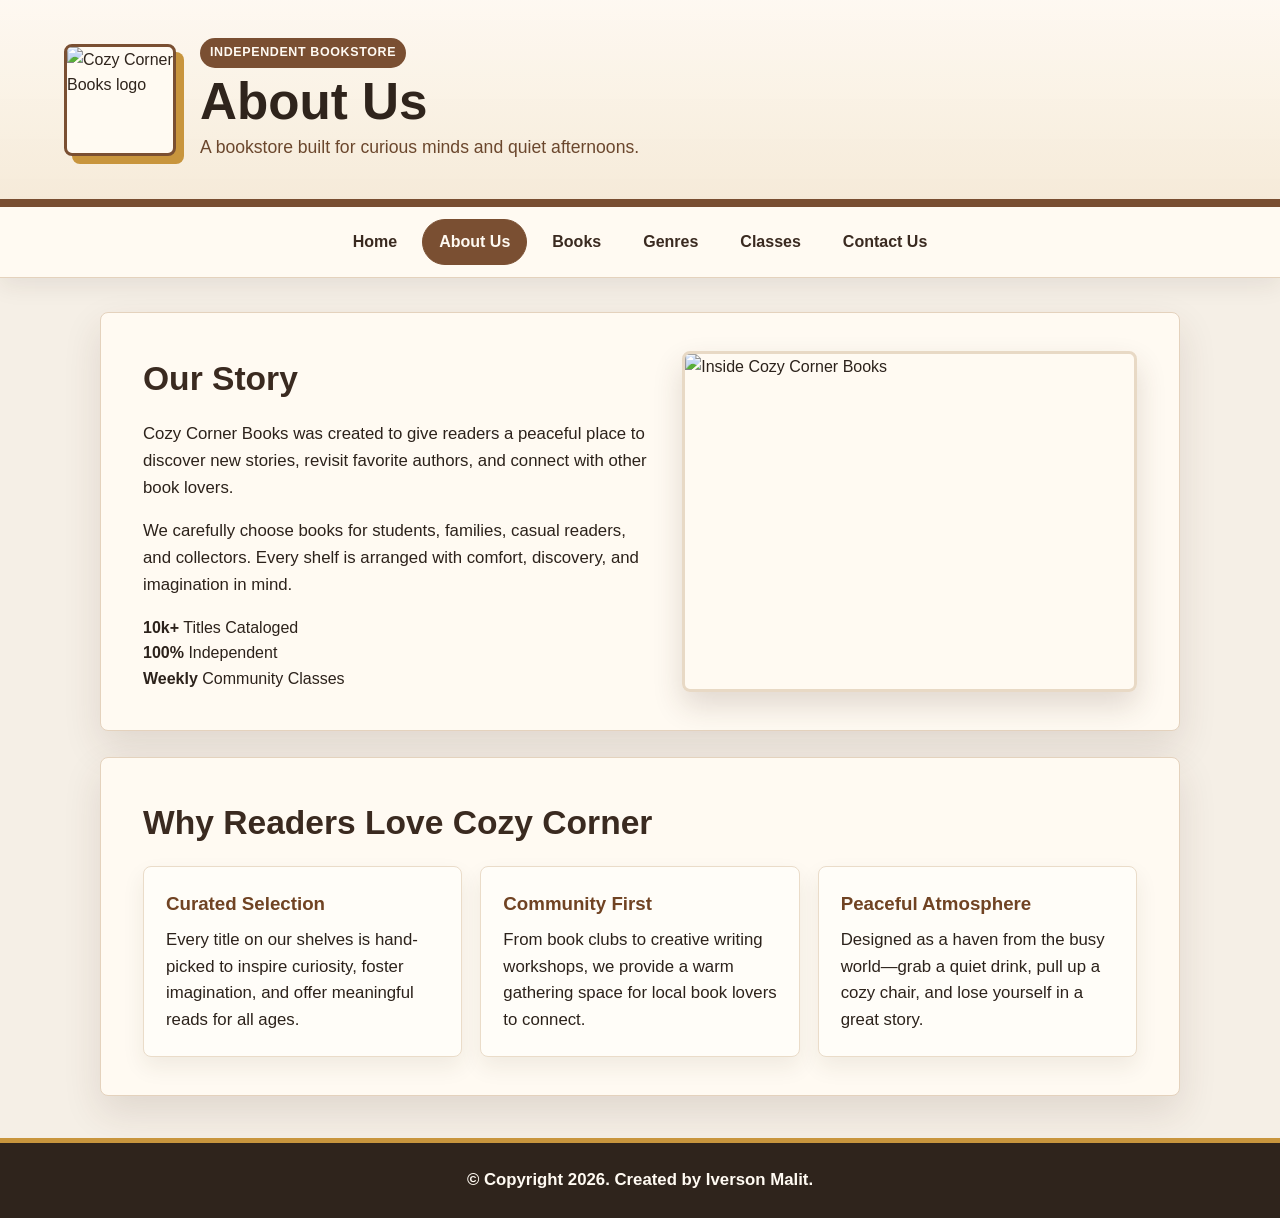
==== about.html @ 9c58b97f "Add files via upload" ====
<!DOCTYPE html>
<html lang="en">
<head>
    <meta charset="UTF-8">
    <meta name="viewport" content="width=device-width, initial-scale=1.0">
    <title>Cozy Corner Books | About Us</title>
    <link rel="stylesheet" href="style.css">
</head>
<body>
    <header class="site-header">
        <img src="img/Logo.jpeg" alt="Cozy Corner Books logo" class="logo">
        <div class="header-text">
            <span class="eyebrow">Independent Bookstore</span>
            <h1>About Us</h1>
            <p>A bookstore built for curious minds and quiet afternoons.</p>
        </div>
    </header>

    <nav class="main-nav" aria-label="Main navigation">
        <a href="index.html">Home</a>
        <a href="about.html" class="active">About Us</a>
        <a href="books.html">Books</a>
        <a href="genres.html">Genres</a>
        <a href="classes.html">Classes</a>
        <a href="contact.html">Contact Us</a>
    </nav>

    <main>
        <!-- Story Section: Side-by-Side Split Layout -->
        <section class="content-panel">
            <div class="hero-layout">
                <div class="hero-copy">
                    <h2>Our Story</h2>
                    <p>Cozy Corner Books was created to give readers a peaceful place to discover new stories, revisit favorite authors, and connect with other book lovers.</p>
                    <p>We carefully choose books for students, families, casual readers, and collectors. Every shelf is arranged with comfort, discovery, and imagination in mind.</p>
                    
                    <!-- Quick Stats Badges -->
                    <div class="stats-row">
                        <div class="stat-badge">
                            <strong>10k+</strong>
                            <span>Titles Cataloged</span>
                        </div>
                        <div class="stat-badge">
                            <strong>100%</strong>
                            <span>Independent</span>
                        </div>
                        <div class="stat-badge">
                            <strong>Weekly</strong>
                            <span>Community Classes</span>
                        </div>
                    </div>
                </div>
                <img src="img/bookshelf.jfif" alt="Inside Cozy Corner Books" class="hero-photo">
            </div>
        </section>

        <!-- Values Section: 3-Column Card Grid -->
        <section class="content-panel">
            <h2>Why Readers Love Cozy Corner</h2>
            <div class="card-grid">
                <article>
                    <h3>Curated Selection</h3>
                    <p>Every title on our shelves is hand-picked to inspire curiosity, foster imagination, and offer meaningful reads for all ages.</p>
                </article>
                <article>
                    <h3>Community First</h3>
                    <p>From book clubs to creative writing workshops, we provide a warm gathering space for local book lovers to connect.</p>
                </article>
                <article>
                    <h3>Peaceful Atmosphere</h3>
                    <p>Designed as a haven from the busy world—grab a quiet drink, pull up a cozy chair, and lose yourself in a great story.</p>
                </article>
            </div>
        </section>
    </main>

    <footer>
        <p>&copy; Copyright 2026. Created by Iverson Malit.</p>
    </footer>
</body>
</html>
---- style.css ----
* {
    box-sizing: border-box;
}

body {
    margin: 0;
    min-width: 0;
    background: #f5efe6;
    color: #2c221b;
    font-family: Arial, Helvetica, sans-serif;
    line-height: 1.6;
    overflow-x: hidden;
}

.site-header {
    display: grid;
    grid-template-columns: auto 1fr;
    align-items: center;
    gap: 24px;
    padding: 28px clamp(20px, 5vw, 72px);
    background:
        linear-gradient(rgba(255, 250, 242, 0.9), rgba(246, 234, 216, 0.92)),
        url("img/bookshelf.jfif") center / cover;
    color: #2f241c;
    border-bottom: 8px solid #7a4f32;
}

.logo {
    width: 112px;
    height: 112px;
    object-fit: cover;
    border: 3px solid #7a4f32;
    border-radius: 8px;
    background: #fffaf2;
    box-shadow: 8px 8px 0 #c8953d;
}

.header-text {
    padding: 10px 0;
}

.eyebrow {
    display: inline-block;
    margin-bottom: 8px;
    padding: 5px 10px;
    color: #fffaf2;
    background: #7a4f32;
    border-radius: 999px;
    font-size: 0.78rem;
    font-weight: 700;
    letter-spacing: 0.05em;
    text-transform: uppercase;
}

.site-header h1 {
    margin: 0 0 6px;
    font-size: clamp(2rem, 4vw, 3.2rem);
    line-height: 1;
}

.site-header p {
    margin: 0;
    max-width: 640px;
    color: #6b472d;
    font-size: 1.1rem;
}

.main-nav {
    position: sticky;
    top: 0;
    z-index: 10;
    display: flex;
    flex-wrap: wrap;
    justify-content: center;
    gap: 8px;
    padding: 12px clamp(20px, 5vw, 72px);
    background: #fffaf2;
    border-bottom: 1px solid #e4d2bd;
    box-shadow: 0 8px 22px rgba(47, 36, 28, 0.08);
}

.main-nav a {
    padding: 9px 16px;
    color: #3a2a20;
    font-weight: 700;
    text-decoration: none;
    border: 1px solid transparent;
    border-radius: 999px;
    white-space: nowrap;
    transition: background 0.2s ease, color 0.2s ease;
}

.main-nav a:hover,
.main-nav a:focus-visible,
.main-nav a.active {
    color: #fffaf2;
    background: #7a4f32;
    border-color: #7a4f32;
}

main {
    width: min(1080px, calc(100% - 32px));
    margin: 34px auto 42px;
}

.hero-layout {
    display: grid;
    grid-template-columns: minmax(0, 1fr) minmax(320px, 0.9fr);
    align-items: center;
    gap: 34px;
}

.hero-copy {
    max-width: 560px;
}

.button-link {
    display: inline-block;
    margin-top: 6px;
    padding: 12px 20px;
    color: #fffaf2;
    background: #7a4f32;
    border-radius: 8px;
    font-weight: 700;
    text-decoration: none;
    transition: background 0.2s ease;
}

.button-link:hover,
.button-link:focus-visible {
    background: #5f3a25;
}

.hero-photo {
    width: 100%;
    aspect-ratio: 4 / 3;
    object-fit: cover;
    border: 3px solid #e8d9c5;
    border-radius: 8px;
    box-shadow: 0 14px 30px rgba(70, 45, 29, 0.16);
}

.content-panel {
    min-width: 0;
    margin-bottom: 26px;
    padding: 38px 42px;
    background: #fffaf2;
    border: 1px solid #e4d2bd;
    border-radius: 8px;
    box-shadow: 0 16px 38px rgba(70, 45, 29, 0.12);
}

h2 {
    margin: 0 0 16px;
    color: #3a2a20;
    font-size: clamp(1.5rem, 3vw, 2.1rem);
}

h3 {
    margin: 0 0 8px;
    color: #704323;
}

p {
    margin: 0 0 16px;
    font-size: 1.05rem;
}

p:last-child {
    margin-bottom: 0;
}

/* Contact Grid Layout & Info Cards */
.contact-grid {
    display: grid;
    grid-template-columns: 1fr 1fr;
    gap: 32px;
    margin-top: 24px;
    align-items: start;
}

.contact-info-column {
    display: flex;
    flex-direction: column;
    gap: 20px;
}

.contact-store-photo {
    width: 100%;
    height: 220px;
    object-fit: cover;
    border: 3px solid #e8d9c5;
    border-radius: 8px;
    box-shadow: 0 8px 20px rgba(70, 45, 29, 0.1);
}

.info-card {
    background: #fffdf8;
    border: 1px solid #eadcc9;
    border-radius: 8px;
    padding: 20px 24px;
    box-shadow: 0 6px 16px rgba(70, 45, 29, 0.05);
}

.info-card h3 {
    margin-top: 0;
    margin-bottom: 12px;
}

.hours-list {
    list-style: none;
    padding: 0;
    margin: 0;
    font-size: 0.95rem;
}

.hours-list li {
    display: flex;
    justify-content: space-between;
    padding: 6px 0;
    border-bottom: 1px dashed #e4d2bd;
}

.hours-list li:last-child {
    border-bottom: none;
}

/* Contact Form Styling */
.contact-form-column {
    background: #fffdf8;
    border: 1px solid #eadcc9;
    border-radius: 8px;
    padding: 28px;
    box-shadow: 0 8px 20px rgba(70, 45, 29, 0.06);
}

.contact-form {
    display: flex;
    flex-direction: column;
    gap: 16px;
}

.contact-form .form-group {
    display: flex;
    flex-direction: column;
    width: 100%;
}

.contact-form label {
    display: block;
    margin-bottom: 6px;
    color: #4b3628;
    font-size: 0.88rem;
    font-weight: 600;
}

.contact-form input,
.contact-form select,
.contact-form textarea {
    width: 100%;
    padding: 11px 14px;
    color: #2c221b;
    background: #fffaf2;
    border: 1px solid #cfbda8;
    border-radius: 6px;
    font: inherit;
    font-size: 1rem;
    box-sizing: border-box;
}

.contact-form textarea {
    resize: vertical;
}

.contact-form input:focus,
.contact-form select:focus,
.contact-form textarea:focus {
    outline: 2px solid #c8953d;
    outline-offset: 1px;
}

.form-success-message {
    text-align: center;
    padding: 40px 20px;
    background: #f3eadf;
    border-radius: 6px;
    border: 1px dashed #7a4f32;
}

.form-success-message h3 {
    color: #7a4f32;
    margin-bottom: 8px;
}

/* Genre Pills Styling */
.genre-pills-container {
    display: flex;
    flex-wrap: wrap;
    gap: 10px;
    margin-top: 20px;
}

.genre-pill {
    padding: 10px 18px;
    background: #fffdf8;
    color: #3a2a20;
    border: 1px solid #cfbda8;
    border-radius: 999px;
    font: inherit;
    font-size: 0.95rem;
    font-weight: 600;
    cursor: pointer;
    transition: all 0.2s ease;
    box-shadow: 0 2px 6px rgba(70, 45, 29, 0.05);
}

.genre-pill:hover {
    background: #e8d9c5;
    border-color: #7a4f32;
    transform: translateY(-2px);
}

.genre-pill.active {
    background: #7a4f32;
    color: #fffaf2;
    border-color: #7a4f32;
    box-shadow: 0 4px 12px rgba(122, 79, 50, 0.25);
}

/* Search bar & API card layout styles */
.search-container {
    margin-bottom: 24px;
}

.search-label {
    display: block;
    margin-bottom: 6px;
    color: #4b3628;
    font-size: 0.88rem;
    font-weight: 600;
}

.search-bar-wrapper {
    display: flex;
    gap: 10px;
    max-width: 520px;
}

.book-search-input {
    flex: 1;
    padding: 11px 14px;
    color: #2c221b;
    background: #fffdf8;
    border: 1px solid #cfbda8;
    border-radius: 6px;
    font: inherit;
    font-size: 1rem;
}

.book-search-input:focus {
    outline: 2px solid #c8953d;
    outline-offset: 1px;
}

.search-submit-btn {
    margin-top: 0 !important;
    border: none;
    cursor: pointer;
}

.api-book-thumb {
    width: 100%;
    height: 160px;
    object-fit: contain;
    background: #f3eadf;
    margin-bottom: 12px;
    border-radius: 4px;
}

.book-author {
    font-size: 0.9rem;
    color: #704323;
    margin-bottom: 8px !important;
}

.loading-text {
    grid-column: 1 / -1;
    text-align: center;
    font-style: italic;
    color: #6b472d;
    padding: 20px;
}

.clickable-book-card {
    cursor: pointer;
    transition: transform 0.2s ease, box-shadow 0.2s ease, border-color 0.2s ease;
}

.clickable-book-card:hover {
    transform: translateY(-4px);
    box-shadow: 0 14px 28px rgba(70, 45, 29, 0.15);
    border-color: #c8953d;
}

/* Slide-out Drawer Panel Styles */
.drawer-overlay {
    position: fixed;
    top: 0;
    left: 0;
    width: 100vw;
    height: 100vh;
    background: rgba(44, 34, 27, 0.5);
    z-index: 9999;
    opacity: 0;
    visibility: hidden;
    transition: opacity 0.3s ease, visibility 0.3s ease;
}

.drawer-overlay.open {
    opacity: 1;
    visibility: visible;
}

.book-drawer {
    position: fixed;
    top: 0;
    right: 0;
    width: min(480px, 90vw);
    height: 100vh;
    background: #fffaf2;
    border-left: 3px solid #c8953d;
    box-shadow: -10px 0 30px rgba(47, 36, 28, 0.2);
    z-index: 10000;
    transform: translateX(100%);
    transition: transform 0.35s cubic-bezier(0.16, 1, 0.3, 1);
    display: flex;
    flex-direction: column;
}

.book-drawer.open {
    transform: translateX(0);
}

.drawer-close-btn {
    align-self: flex-end;
    margin: 16px 20px 0 0;
    background: none;
    border: none;
    font-size: 2rem;
    color: #3a2a20;
    cursor: pointer;
    font-weight: 700;
    line-height: 1;
}

.drawer-close-btn:hover {
    color: #7a4f32;
}

.drawer-body {
    padding: 10px 32px 32px;
    overflow-y: auto;
    flex: 1;
}

.drawer-thumb {
    width: 160px;
    height: 230px;
    object-fit: contain;
    background: #f3eadf;
    border: 1px solid #eadcc9;
    border-radius: 6px;
    margin-bottom: 18px;
    box-shadow: 0 8px 18px rgba(70, 45, 29, 0.1);
}

.drawer-divider {
    border: 0;
    height: 1px;
    background: #e4d2bd;
    margin: 16px 0;
}

.drawer-description {
    font-size: 0.98rem;
    line-height: 1.7;
    color: #4b3628;
}

.classes-panel {
    padding-top: 24px;
}

.classes-banner {
    display: block;
    width: 100%;
    aspect-ratio: 16 / 7;
    max-height: 330px;
    margin-bottom: 24px;
    object-fit: cover;
    border: 3px solid #e8d9c5;
    border-radius: 8px;
}

.intro-copy {
    max-width: 760px;
}

.section-heading {
    margin-top: 30px;
}

.schedule-wrap {
    overflow-x: auto;
    border: 1px solid #e4d2bd;
    border-radius: 8px;
}

.schedule-table {
    width: 100%;
    min-width: 680px;
    border-collapse: collapse;
    background: #fffdf8;
    font-size: 0.94rem;
}

.schedule-table caption {
    position: absolute;
    width: 1px;
    height: 1px;
    overflow: hidden;
    clip: rect(0 0 0 0);
    white-space: nowrap;
}

.schedule-table th,
.schedule-table td {
    padding: 12px 14px;
    text-align: left;
    border-bottom: 1px solid #e4d2bd;
}

.schedule-table th {
    color: #fffaf2;
    background: #3a2a20;
}

.schedule-table tbody tr:nth-child(even) {
    background: #f3eadf;
}

.schedule-table tbody tr:last-child td {
    border-bottom: 0;
}

.registration-form {
    display: grid;
    grid-template-columns: repeat(2, 1fr);
    gap: 20px;
}

.registration-form fieldset {
    min-width: 0;
    margin: 0;
    padding: 20px;
    border: 1px solid #e4d2bd;
    border-radius: 8px;
    background: #fffdf8;
}

.registration-form fieldset.full-width-fieldset {
    grid-column: 1 / -1;
}

.registration-form legend {
    padding: 0 6px;
    color: #704323;
    font-weight: 700;
}

.registration-form label,
.form-label {
    display: block;
    margin: 12px 0 4px;
    color: #4b3628;
    font-size: 0.88rem;
    font-weight: 600;
}

.registration-form input:not([type="checkbox"]),
.registration-form select,
.registration-form textarea {
    min-width: 0;
    width: 100%;
    padding: 10px;
    color: #2c221b;
    background: #fffaf2;
    border: 1px solid #cfbda8;
    border-radius: 4px;
    font: inherit;
    font-size: 16px;
}

.registration-form textarea {
    resize: vertical;
}

.registration-form input:focus,
.registration-form select:focus,
.registration-form textarea:focus {
    outline: 2px solid #c8953d;
    outline-offset: 1px;
}

.checkbox-label {
    display: flex !important;
    align-items: center;
    gap: 7px;
    margin: 8px 0 0 !important;
    font-weight: normal !important;
}

.submit-button {
    grid-column: 1 / -1;
    justify-self: center;
    padding: 12px 28px;
    color: #fffaf2;
    background: #7a4f32;
    border: 0;
    border-radius: 8px;
    font: inherit;
    font-weight: 700;
    cursor: pointer;
    transition: background 0.2s ease;
}

.submit-button:hover,
.submit-button:focus-visible {
    background: #5f3a25;
}

.card-grid {
    display: grid;
    grid-template-columns: repeat(3, 1fr);
    gap: 18px;
}

.card-grid article {
    overflow: hidden;
    min-height: 150px;
    padding: 22px;
    background: #fffdf8;
    border: 1px solid #eadcc9;
    border-radius: 8px;
    box-shadow: 0 10px 22px rgba(70, 45, 29, 0.08);
}

a {
    color: #7b4b25;
}

footer {
    padding: 24px 16px;
    text-align: center;
    background: #2f241c;
    color: #fffaf2;
    border-top: 5px solid #c8953d;
}

footer p {
    margin-bottom: 8px;
    font-weight: 700;
}

footer a {
    color: #f1c46b;
    font-weight: 700;
}

@media (max-width: 760px) {
    .site-header {
        grid-template-columns: 1fr;
        text-align: center;
    }

    .logo {
        margin: 0 auto;
    }

    .main-nav {
        justify-content: center;
    }

    .hero-layout {
        grid-template-columns: 1fr;
    }

    .hero-photo {
        order: -1;
    }

    .content-panel {
        padding: 26px 20px;
    }

    .classes-banner {
        aspect-ratio: 4 / 3;
    }

    .card-grid {
        grid-template-columns: 1fr;
    }

    .registration-form {
        grid-template-columns: 1fr;
    }

    .contact-grid {
        grid-template-columns: 1fr;
    }
}

@media (max-width: 480px) {
    .site-header {
        gap: 14px;
        padding: 22px 16px 26px;
    }

    .logo {
        width: 88px;
        height: 88px;
        box-shadow: 5px 5px 0 #c8953d;
    }

    .site-header h1 {
        font-size: 1.9rem;
    }

    .site-header p {
        font-size: 1rem;
    }

    .main-nav {
        gap: 5px;
        padding: 9px 10px;
    }

    .main-nav a {
        padding: 8px 10px;
        font-size: 0.88rem;
    }

    main {
        width: min(100% - 20px, 1080px);
        margin-top: 20px;
    }

    .content-panel {
        padding: 20px 14px;
    }

    .classes-banner {
        aspect-ratio: 4 / 3;
        margin-bottom: 18px;
    }

    .schedule-table th,
    .schedule-table td {
        padding: 10px;
    }

    .registration-form {
        gap: 14px;
    }

    .registration-form fieldset {
        padding: 12px;
    }
}
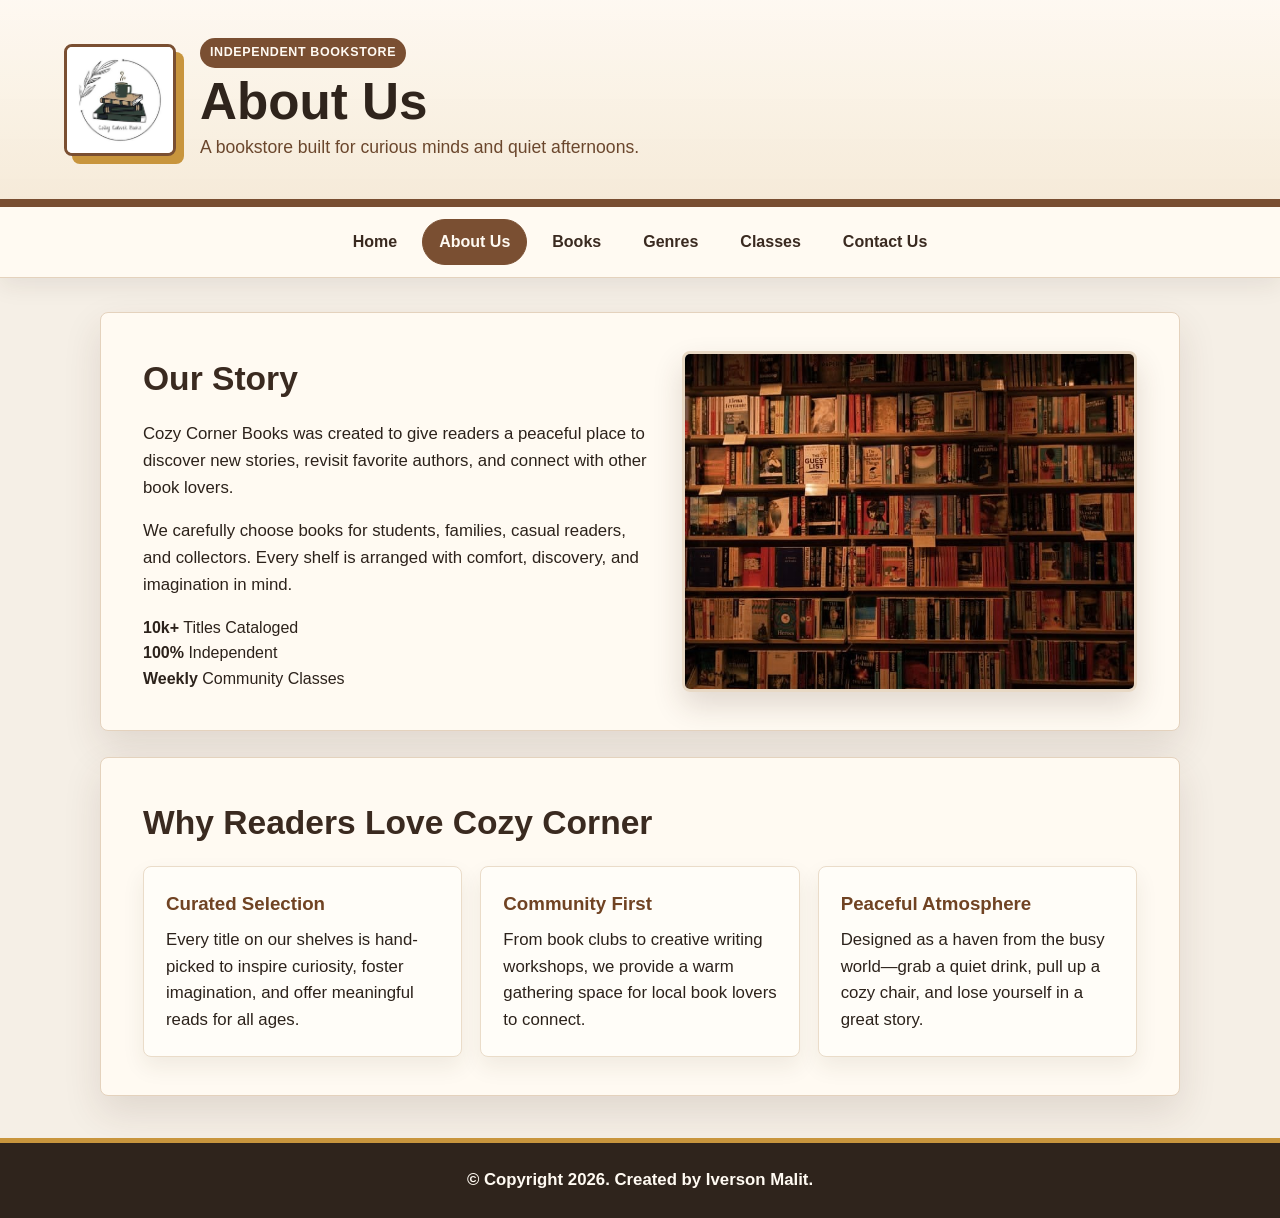
==== commit ebaa51da: "File Organization" ====
--- a/about.html
+++ b/about.html
@@ -4,7 +4,7 @@
     <meta charset="UTF-8">
     <meta name="viewport" content="width=device-width, initial-scale=1.0">
     <title>Cozy Corner Books | About Us</title>
-    <link rel="stylesheet" href="style.css">
+    <link rel="stylesheet" href="css/style.css">
 </head>
 <body>
     <header class="site-header">
--- a/css/style.css
+++ b/css/style.css
@@ -0,0 +1,779 @@
+* {
+    box-sizing: border-box;
+}
+
+body {
+    margin: 0;
+    min-width: 0;
+    background: #f5efe6;
+    color: #2c221b;
+    font-family: Arial, Helvetica, sans-serif;
+    line-height: 1.6;
+    overflow-x: hidden;
+}
+
+.site-header {
+    display: grid;
+    grid-template-columns: auto 1fr;
+    align-items: center;
+    gap: 24px;
+    padding: 28px clamp(20px, 5vw, 72px);
+    background:
+        linear-gradient(rgba(255, 250, 242, 0.9), rgba(246, 234, 216, 0.92)),
+        url("img/bookshelf.jfif") center / cover;
+    color: #2f241c;
+    border-bottom: 8px solid #7a4f32;
+}
+
+.logo {
+    width: 112px;
+    height: 112px;
+    object-fit: cover;
+    border: 3px solid #7a4f32;
+    border-radius: 8px;
+    background: #fffaf2;
+    box-shadow: 8px 8px 0 #c8953d;
+}
+
+.header-text {
+    padding: 10px 0;
+}
+
+.eyebrow {
+    display: inline-block;
+    margin-bottom: 8px;
+    padding: 5px 10px;
+    color: #fffaf2;
+    background: #7a4f32;
+    border-radius: 999px;
+    font-size: 0.78rem;
+    font-weight: 700;
+    letter-spacing: 0.05em;
+    text-transform: uppercase;
+}
+
+.site-header h1 {
+    margin: 0 0 6px;
+    font-size: clamp(2rem, 4vw, 3.2rem);
+    line-height: 1;
+}
+
+.site-header p {
+    margin: 0;
+    max-width: 640px;
+    color: #6b472d;
+    font-size: 1.1rem;
+}
+
+.main-nav {
+    position: sticky;
+    top: 0;
+    z-index: 10;
+    display: flex;
+    flex-wrap: wrap;
+    justify-content: center;
+    gap: 8px;
+    padding: 12px clamp(20px, 5vw, 72px);
+    background: #fffaf2;
+    border-bottom: 1px solid #e4d2bd;
+    box-shadow: 0 8px 22px rgba(47, 36, 28, 0.08);
+}
+
+.main-nav a {
+    padding: 9px 16px;
+    color: #3a2a20;
+    font-weight: 700;
+    text-decoration: none;
+    border: 1px solid transparent;
+    border-radius: 999px;
+    white-space: nowrap;
+    transition: background 0.2s ease, color 0.2s ease;
+}
+
+.main-nav a:hover,
+.main-nav a:focus-visible,
+.main-nav a.active {
+    color: #fffaf2;
+    background: #7a4f32;
+    border-color: #7a4f32;
+}
+
+main {
+    width: min(1080px, calc(100% - 32px));
+    margin: 34px auto 42px;
+}
+
+.hero-layout {
+    display: grid;
+    grid-template-columns: minmax(0, 1fr) minmax(320px, 0.9fr);
+    align-items: center;
+    gap: 34px;
+}
+
+.hero-copy {
+    max-width: 560px;
+}
+
+.button-link {
+    display: inline-block;
+    margin-top: 6px;
+    padding: 12px 20px;
+    color: #fffaf2;
+    background: #7a4f32;
+    border-radius: 8px;
+    font-weight: 700;
+    text-decoration: none;
+    transition: background 0.2s ease;
+}
+
+.button-link:hover,
+.button-link:focus-visible {
+    background: #5f3a25;
+}
+
+.hero-photo {
+    width: 100%;
+    aspect-ratio: 4 / 3;
+    object-fit: cover;
+    border: 3px solid #e8d9c5;
+    border-radius: 8px;
+    box-shadow: 0 14px 30px rgba(70, 45, 29, 0.16);
+}
+
+.content-panel {
+    min-width: 0;
+    margin-bottom: 26px;
+    padding: 38px 42px;
+    background: #fffaf2;
+    border: 1px solid #e4d2bd;
+    border-radius: 8px;
+    box-shadow: 0 16px 38px rgba(70, 45, 29, 0.12);
+}
+
+h2 {
+    margin: 0 0 16px;
+    color: #3a2a20;
+    font-size: clamp(1.5rem, 3vw, 2.1rem);
+}
+
+h3 {
+    margin: 0 0 8px;
+    color: #704323;
+}
+
+p {
+    margin: 0 0 16px;
+    font-size: 1.05rem;
+}
+
+p:last-child {
+    margin-bottom: 0;
+}
+
+/* Contact Grid Layout & Info Cards */
+.contact-grid {
+    display: grid;
+    grid-template-columns: 1fr 1fr;
+    gap: 32px;
+    margin-top: 24px;
+    align-items: start;
+}
+
+.contact-info-column {
+    display: flex;
+    flex-direction: column;
+    gap: 20px;
+}
+
+.contact-store-photo {
+    width: 100%;
+    height: 220px;
+    object-fit: cover;
+    border: 3px solid #e8d9c5;
+    border-radius: 8px;
+    box-shadow: 0 8px 20px rgba(70, 45, 29, 0.1);
+}
+
+.info-card {
+    background: #fffdf8;
+    border: 1px solid #eadcc9;
+    border-radius: 8px;
+    padding: 20px 24px;
+    box-shadow: 0 6px 16px rgba(70, 45, 29, 0.05);
+}
+
+.info-card h3 {
+    margin-top: 0;
+    margin-bottom: 12px;
+}
+
+.hours-list {
+    list-style: none;
+    padding: 0;
+    margin: 0;
+    font-size: 0.95rem;
+}
+
+.hours-list li {
+    display: flex;
+    justify-content: space-between;
+    padding: 6px 0;
+    border-bottom: 1px dashed #e4d2bd;
+}
+
+.hours-list li:last-child {
+    border-bottom: none;
+}
+
+/* Contact Form Styling */
+.contact-form-column {
+    background: #fffdf8;
+    border: 1px solid #eadcc9;
+    border-radius: 8px;
+    padding: 28px;
+    box-shadow: 0 8px 20px rgba(70, 45, 29, 0.06);
+}
+
+.contact-form {
+    display: flex;
+    flex-direction: column;
+    gap: 16px;
+}
+
+.contact-form .form-group {
+    display: flex;
+    flex-direction: column;
+    width: 100%;
+}
+
+.contact-form label {
+    display: block;
+    margin-bottom: 6px;
+    color: #4b3628;
+    font-size: 0.88rem;
+    font-weight: 600;
+}
+
+.contact-form input,
+.contact-form select,
+.contact-form textarea {
+    width: 100%;
+    padding: 11px 14px;
+    color: #2c221b;
+    background: #fffaf2;
+    border: 1px solid #cfbda8;
+    border-radius: 6px;
+    font: inherit;
+    font-size: 1rem;
+    box-sizing: border-box;
+}
+
+.contact-form textarea {
+    resize: vertical;
+}
+
+.contact-form input:focus,
+.contact-form select:focus,
+.contact-form textarea:focus {
+    outline: 2px solid #c8953d;
+    outline-offset: 1px;
+}
+
+.form-success-message {
+    text-align: center;
+    padding: 40px 20px;
+    background: #f3eadf;
+    border-radius: 6px;
+    border: 1px dashed #7a4f32;
+}
+
+.form-success-message h3 {
+    color: #7a4f32;
+    margin-bottom: 8px;
+}
+
+/* Genre Pills Styling */
+.genre-pills-container {
+    display: flex;
+    flex-wrap: wrap;
+    gap: 10px;
+    margin-top: 20px;
+}
+
+.genre-pill {
+    padding: 10px 18px;
+    background: #fffdf8;
+    color: #3a2a20;
+    border: 1px solid #cfbda8;
+    border-radius: 999px;
+    font: inherit;
+    font-size: 0.95rem;
+    font-weight: 600;
+    cursor: pointer;
+    transition: all 0.2s ease;
+    box-shadow: 0 2px 6px rgba(70, 45, 29, 0.05);
+}
+
+.genre-pill:hover {
+    background: #e8d9c5;
+    border-color: #7a4f32;
+    transform: translateY(-2px);
+}
+
+.genre-pill.active {
+    background: #7a4f32;
+    color: #fffaf2;
+    border-color: #7a4f32;
+    box-shadow: 0 4px 12px rgba(122, 79, 50, 0.25);
+}
+
+/* Search bar & API card layout styles */
+.search-container {
+    margin-bottom: 24px;
+}
+
+.search-label {
+    display: block;
+    margin-bottom: 6px;
+    color: #4b3628;
+    font-size: 0.88rem;
+    font-weight: 600;
+}
+
+.search-bar-wrapper {
+    display: flex;
+    gap: 10px;
+    max-width: 520px;
+}
+
+.book-search-input {
+    flex: 1;
+    padding: 11px 14px;
+    color: #2c221b;
+    background: #fffdf8;
+    border: 1px solid #cfbda8;
+    border-radius: 6px;
+    font: inherit;
+    font-size: 1rem;
+}
+
+.book-search-input:focus {
+    outline: 2px solid #c8953d;
+    outline-offset: 1px;
+}
+
+.search-submit-btn {
+    margin-top: 0 !important;
+    border: none;
+    cursor: pointer;
+}
+
+.api-book-thumb {
+    width: 100%;
+    height: 160px;
+    object-fit: contain;
+    background: #f3eadf;
+    margin-bottom: 12px;
+    border-radius: 4px;
+}
+
+.book-author {
+    font-size: 0.9rem;
+    color: #704323;
+    margin-bottom: 8px !important;
+}
+
+.loading-text {
+    grid-column: 1 / -1;
+    text-align: center;
+    font-style: italic;
+    color: #6b472d;
+    padding: 20px;
+}
+
+.clickable-book-card {
+    cursor: pointer;
+    transition: transform 0.2s ease, box-shadow 0.2s ease, border-color 0.2s ease;
+}
+
+.clickable-book-card:hover {
+    transform: translateY(-4px);
+    box-shadow: 0 14px 28px rgba(70, 45, 29, 0.15);
+    border-color: #c8953d;
+}
+
+/* Slide-out Drawer Panel Styles */
+.drawer-overlay {
+    position: fixed;
+    top: 0;
+    left: 0;
+    width: 100vw;
+    height: 100vh;
+    background: rgba(44, 34, 27, 0.5);
+    z-index: 9999;
+    opacity: 0;
+    visibility: hidden;
+    transition: opacity 0.3s ease, visibility 0.3s ease;
+}
+
+.drawer-overlay.open {
+    opacity: 1;
+    visibility: visible;
+}
+
+.book-drawer {
+    position: fixed;
+    top: 0;
+    right: 0;
+    width: min(480px, 90vw);
+    height: 100vh;
+    background: #fffaf2;
+    border-left: 3px solid #c8953d;
+    box-shadow: -10px 0 30px rgba(47, 36, 28, 0.2);
+    z-index: 10000;
+    transform: translateX(100%);
+    transition: transform 0.35s cubic-bezier(0.16, 1, 0.3, 1);
+    display: flex;
+    flex-direction: column;
+}
+
+.book-drawer.open {
+    transform: translateX(0);
+}
+
+.drawer-close-btn {
+    align-self: flex-end;
+    margin: 16px 20px 0 0;
+    background: none;
+    border: none;
+    font-size: 2rem;
+    color: #3a2a20;
+    cursor: pointer;
+    font-weight: 700;
+    line-height: 1;
+}
+
+.drawer-close-btn:hover {
+    color: #7a4f32;
+}
+
+.drawer-body {
+    padding: 10px 32px 32px;
+    overflow-y: auto;
+    flex: 1;
+}
+
+.drawer-thumb {
+    width: 160px;
+    height: 230px;
+    object-fit: contain;
+    background: #f3eadf;
+    border: 1px solid #eadcc9;
+    border-radius: 6px;
+    margin-bottom: 18px;
+    box-shadow: 0 8px 18px rgba(70, 45, 29, 0.1);
+}
+
+.drawer-divider {
+    border: 0;
+    height: 1px;
+    background: #e4d2bd;
+    margin: 16px 0;
+}
+
+.drawer-description {
+    font-size: 0.98rem;
+    line-height: 1.7;
+    color: #4b3628;
+}
+
+.classes-panel {
+    padding-top: 24px;
+}
+
+.classes-banner {
+    display: block;
+    width: 100%;
+    aspect-ratio: 16 / 7;
+    max-height: 330px;
+    margin-bottom: 24px;
+    object-fit: cover;
+    border: 3px solid #e8d9c5;
+    border-radius: 8px;
+}
+
+.intro-copy {
+    max-width: 760px;
+}
+
+.section-heading {
+    margin-top: 30px;
+}
+
+.schedule-wrap {
+    overflow-x: auto;
+    border: 1px solid #e4d2bd;
+    border-radius: 8px;
+}
+
+.schedule-table {
+    width: 100%;
+    min-width: 680px;
+    border-collapse: collapse;
+    background: #fffdf8;
+    font-size: 0.94rem;
+}
+
+.schedule-table caption {
+    position: absolute;
+    width: 1px;
+    height: 1px;
+    overflow: hidden;
+    clip: rect(0 0 0 0);
+    white-space: nowrap;
+}
+
+.schedule-table th,
+.schedule-table td {
+    padding: 12px 14px;
+    text-align: left;
+    border-bottom: 1px solid #e4d2bd;
+}
+
+.schedule-table th {
+    color: #fffaf2;
+    background: #3a2a20;
+}
+
+.schedule-table tbody tr:nth-child(even) {
+    background: #f3eadf;
+}
+
+.schedule-table tbody tr:last-child td {
+    border-bottom: 0;
+}
+
+.registration-form {
+    display: grid;
+    grid-template-columns: repeat(2, 1fr);
+    gap: 20px;
+}
+
+.registration-form fieldset {
+    min-width: 0;
+    margin: 0;
+    padding: 20px;
+    border: 1px solid #e4d2bd;
+    border-radius: 8px;
+    background: #fffdf8;
+}
+
+.registration-form fieldset.full-width-fieldset {
+    grid-column: 1 / -1;
+}
+
+.registration-form legend {
+    padding: 0 6px;
+    color: #704323;
+    font-weight: 700;
+}
+
+.registration-form label,
+.form-label {
+    display: block;
+    margin: 12px 0 4px;
+    color: #4b3628;
+    font-size: 0.88rem;
+    font-weight: 600;
+}
+
+.registration-form input:not([type="checkbox"]),
+.registration-form select,
+.registration-form textarea {
+    min-width: 0;
+    width: 100%;
+    padding: 10px;
+    color: #2c221b;
+    background: #fffaf2;
+    border: 1px solid #cfbda8;
+    border-radius: 4px;
+    font: inherit;
+    font-size: 16px;
+}
+
+.registration-form textarea {
+    resize: vertical;
+}
+
+.registration-form input:focus,
+.registration-form select:focus,
+.registration-form textarea:focus {
+    outline: 2px solid #c8953d;
+    outline-offset: 1px;
+}
+
+.checkbox-label {
+    display: flex !important;
+    align-items: center;
+    gap: 7px;
+    margin: 8px 0 0 !important;
+    font-weight: normal !important;
+}
+
+.submit-button {
+    grid-column: 1 / -1;
+    justify-self: center;
+    padding: 12px 28px;
+    color: #fffaf2;
+    background: #7a4f32;
+    border: 0;
+    border-radius: 8px;
+    font: inherit;
+    font-weight: 700;
+    cursor: pointer;
+    transition: background 0.2s ease;
+}
+
+.submit-button:hover,
+.submit-button:focus-visible {
+    background: #5f3a25;
+}
+
+.card-grid {
+    display: grid;
+    grid-template-columns: repeat(3, 1fr);
+    gap: 18px;
+}
+
+.card-grid article {
+    overflow: hidden;
+    min-height: 150px;
+    padding: 22px;
+    background: #fffdf8;
+    border: 1px solid #eadcc9;
+    border-radius: 8px;
+    box-shadow: 0 10px 22px rgba(70, 45, 29, 0.08);
+}
+
+a {
+    color: #7b4b25;
+}
+
+footer {
+    padding: 24px 16px;
+    text-align: center;
+    background: #2f241c;
+    color: #fffaf2;
+    border-top: 5px solid #c8953d;
+}
+
+footer p {
+    margin-bottom: 8px;
+    font-weight: 700;
+}
+
+footer a {
+    color: #f1c46b;
+    font-weight: 700;
+}
+
+@media (max-width: 760px) {
+    .site-header {
+        grid-template-columns: 1fr;
+        text-align: center;
+    }
+
+    .logo {
+        margin: 0 auto;
+    }
+
+    .main-nav {
+        justify-content: center;
+    }
+
+    .hero-layout {
+        grid-template-columns: 1fr;
+    }
+
+    .hero-photo {
+        order: -1;
+    }
+
+    .content-panel {
+        padding: 26px 20px;
+    }
+
+    .classes-banner {
+        aspect-ratio: 4 / 3;
+    }
+
+    .card-grid {
+        grid-template-columns: 1fr;
+    }
+
+    .registration-form {
+        grid-template-columns: 1fr;
+    }
+
+    .contact-grid {
+        grid-template-columns: 1fr;
+    }
+}
+
+@media (max-width: 480px) {
+    .site-header {
+        gap: 14px;
+        padding: 22px 16px 26px;
+    }
+
+    .logo {
+        width: 88px;
+        height: 88px;
+        box-shadow: 5px 5px 0 #c8953d;
+    }
+
+    .site-header h1 {
+        font-size: 1.9rem;
+    }
+
+    .site-header p {
+        font-size: 1rem;
+    }
+
+    .main-nav {
+        gap: 5px;
+        padding: 9px 10px;
+    }
+
+    .main-nav a {
+        padding: 8px 10px;
+        font-size: 0.88rem;
+    }
+
+    main {
+        width: min(100% - 20px, 1080px);
+        margin-top: 20px;
+    }
+
+    .content-panel {
+        padding: 20px 14px;
+    }
+
+    .classes-banner {
+        aspect-ratio: 4 / 3;
+        margin-bottom: 18px;
+    }
+
+    .schedule-table th,
+    .schedule-table td {
+        padding: 10px;
+    }
+
+    .registration-form {
+        gap: 14px;
+    }
+
+    .registration-form fieldset {
+        padding: 12px;
+    }
+}
